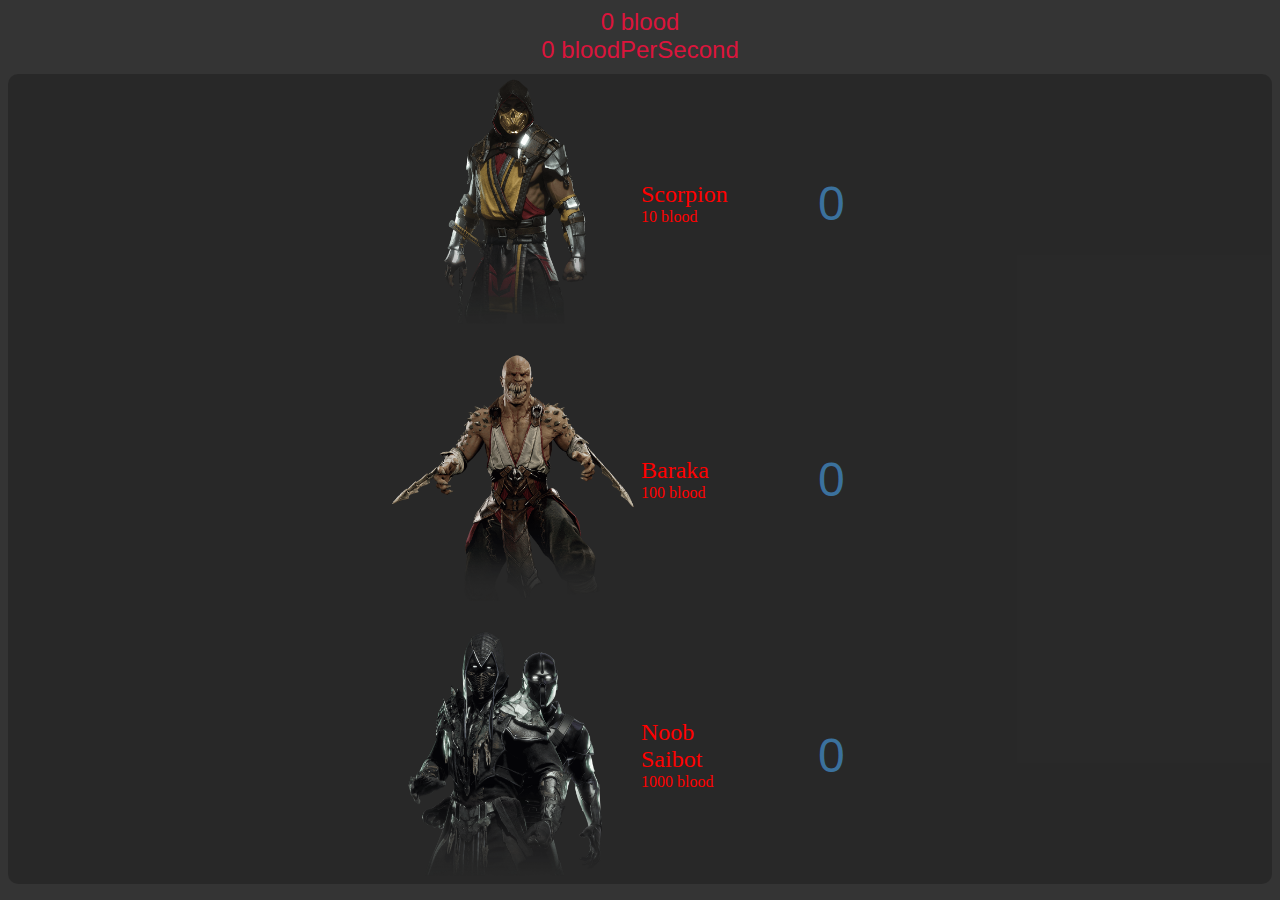
==== index.html @ cc0b4adc "Add files via upload" ====
<!DOCTYPE html>
<html lang="en">
<head>
    <meta charset="UTF-8">
    <meta http-equiv="X-UA-Compatible" content="IE=edge">
    <meta name="viewport" content="width=device-width, initial-scale=1.0">
    <title>Mortal Kombat Idle</title>
    <link rel="stylesheet" href="styles.css" type="text/css">
</head>
<body>
    <center>
        <div class="points">
            <span id="blood">0</span> blood<br>
            <span id="bloodPerSecond">0</span> bloodPerSecond
        </div>
        <div class="table">
            <table class="valikko unselectable" onclick="buyScorpion()">
                <tr>
                    <td id="image"><img src="images/scorpion.png"></td>
                    <td id="nameAndCost">
                        <p>Scorpion</p>
                        <p><span id="scorpionCost">10</span> blood</p>
                    </td>
                    <td id="amount"><span id="scorpion">0</span></td>
                </tr>
            </table>
            <br>
            <table class="valikko unselectable" onclick="buyBaraka()">
                <tr>
                    <td id="image"><img src="images/baraka.png"></td>
                    <td id="nameAndCost">
                        <p>Baraka</p>
                        <p><span id="barakaCost">100</span> blood</p>
                    </td>
                    <td id="amount"><span id="baraka">0</span></td>
                </tr>
            </table>
            <br>
            <table class="valikko unselectable" onclick="buyNoobSaibot()">
                <tr>
                    <td id="image"><img src="images/noobsaibot.png"></td>
                    <td id="nameAndCost">
                        <p>Noob Saibot</p>
                        <p><span id="noobSaibotCost">1000</span> blood</p>
                    </td>
                    <td id="amount"><span id="noobSaibot">0</span></td>
                </tr>
            </table>
        </div>
    </center>
    <script src="main.js"></script>
</body>
</html>
---- styles.css ----
body {
    background-color: rgba(0, 0, 0, 0.798);
}

.table {
    background-color: #00000038;
    transition: all .2s ease-in-out;
    border-radius: 10px;
    width: auto;
    margin: 10px 0px 10px 0px;
}

.table:hover {
    background-color: gray;
    transition: all .2s ease-in-out;
}

.table #image {
    width: 50%;
}

.table img {
    height: 248px;
    width: 248px;
}

.table #nameAndCost p {
    color: red;
    margin: 0px;
    width: 60%;
}

.table #nameAndCost p:first-of-type {
    font-size: 24px;
}

.table #amount  {
    font-size: 48px;
    color: #3b719d;
    font-family: 'Franklin Gothic Medium', 'Arial Narrow', Arial, sans-serif;
    width: 15%;
}

.points {
    color: crimson;
    font-size: x-large;
    font-family: sans-serif;
}

.unselectable {
    user-select: none;
}
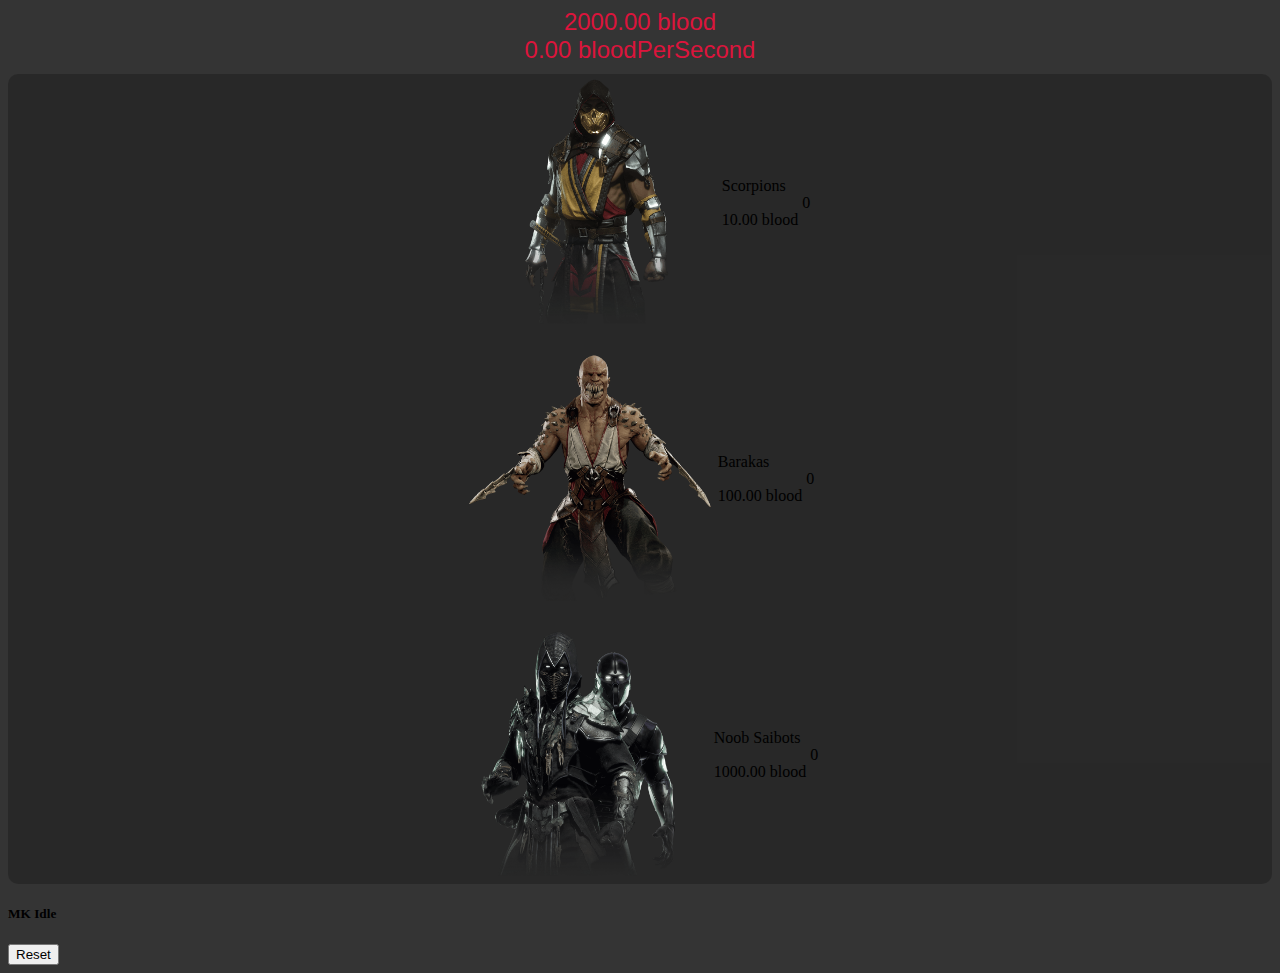
==== commit 7be76446: "Add files via upload" ====
--- a/index.html
+++ b/index.html
@@ -10,44 +10,48 @@
 <body>
     <center>
         <div class="points">
-            <span id="blood">0</span> blood<br>
-            <span id="bloodPerSecond">0</span> bloodPerSecond
+            <span id="blood">2000.00</span> blood<br>
+            <span id="bloodThisSecond">0.00</span> bloodPerSecond
         </div>
         <div class="table">
-            <table class="valikko unselectable" onclick="buyScorpion()">
+            <table class="valikko unselectable" onclick="buyScorpions()">
                 <tr>
-                    <td id="image"><img src="images/scorpion.png"></td>
-                    <td id="nameAndCost">
-                        <p>Scorpion</p>
-                        <p><span id="scorpionCost">10</span> blood</p>
+                    <td class="image"><img src="images/scorpion.png"></td>
+                    <td class="nameAndCost">
+                        <p>Scorpions</p>
+                        <p><span id="scorpionsCost">10.00</span> blood</p>
                     </td>
-                    <td id="amount"><span id="scorpion">0</span></td>
+                    <td class="amount"><span id="scorpions">0</span></td>
                 </tr>
             </table>
             <br>
-            <table class="valikko unselectable" onclick="buyBaraka()">
+            <table class="valikko unselectable" onclick="buyBarakas()">
                 <tr>
-                    <td id="image"><img src="images/baraka.png"></td>
-                    <td id="nameAndCost">
-                        <p>Baraka</p>
-                        <p><span id="barakaCost">100</span> blood</p>
+                    <td class="image"><img src="images/baraka.png"></td>
+                    <td class="nameAndCost">
+                        <p>Barakas</p>
+                        <p><span id="barakaCost">100.00</span> blood</p>
                     </td>
-                    <td id="amount"><span id="baraka">0</span></td>
+                    <td class="amount"><span id="barakas">0</span></td>
                 </tr>
             </table>
             <br>
-            <table class="valikko unselectable" onclick="buyNoobSaibot()">
+            <table class="valikko unselectable" onclick="buyNoobSaibots()">
                 <tr>
-                    <td id="image"><img src="images/noobsaibot.png"></td>
-                    <td id="nameAndCost">
-                        <p>Noob Saibot</p>
-                        <p><span id="noobSaibotCost">1000</span> blood</p>
+                    <td class="image"><img src="images/noobsaibot.png"></td>
+                    <td class="nameAndCost">
+                        <p>Noob Saibots</p>
+                        <p><span id="noobSaibotCost">1000.00</span> blood</p>
                     </td>
-                    <td id="amount"><span id="noobSaibot">0</span></td>
+                    <td class="amount"><span id="noobSaibots">0</span></td>
                 </tr>
             </table>
         </div>
     </center>
     <script src="main.js"></script>
+    <div class="sectionFooter">
+        <h5>MK Idle</h5>
+        <button onclick="resetGame();">Reset</button>
+    </div>
 </body>
-</html>+</html>
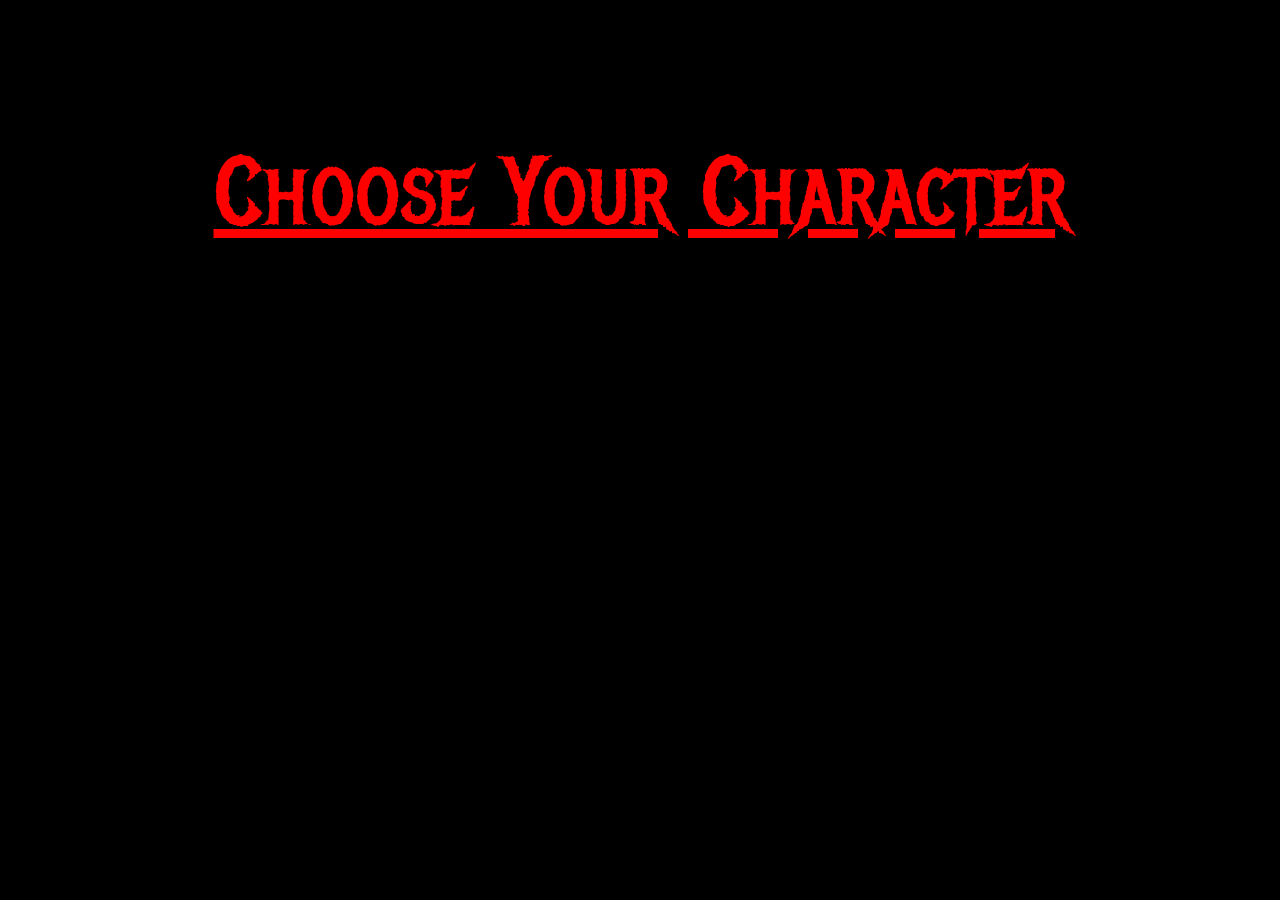
==== commit 4281cff9: "Add files via upload" ====
--- a/index.html
+++ b/index.html
@@ -5,53 +5,14 @@
     <meta http-equiv="X-UA-Compatible" content="IE=edge">
     <meta name="viewport" content="width=device-width, initial-scale=1.0">
     <title>Mortal Kombat Idle</title>
-    <link rel="stylesheet" href="styles.css" type="text/css">
+    <link rel="preconnect" href="https://fonts.googleapis.com">
+    <link rel="preconnect" href="https://fonts.gstatic.com" crossorigin>
+    <link href="https://fonts.googleapis.com/css2?family=Metal+Mania&display=swap" rel="stylesheet">
+    <link rel="stylesheet" href="indexstyles.css" type="text/css">
 </head>
 <body>
-    <center>
-        <div class="points">
-            <span id="blood">2000.00</span> blood<br>
-            <span id="bloodThisSecond">0.00</span> bloodPerSecond
-        </div>
-        <div class="table">
-            <table class="valikko unselectable" onclick="buyScorpions()">
-                <tr>
-                    <td class="image"><img src="images/scorpion.png"></td>
-                    <td class="nameAndCost">
-                        <p>Scorpions</p>
-                        <p><span id="scorpionsCost">10.00</span> blood</p>
-                    </td>
-                    <td class="amount"><span id="scorpions">0</span></td>
-                </tr>
-            </table>
-            <br>
-            <table class="valikko unselectable" onclick="buyBarakas()">
-                <tr>
-                    <td class="image"><img src="images/baraka.png"></td>
-                    <td class="nameAndCost">
-                        <p>Barakas</p>
-                        <p><span id="barakaCost">100.00</span> blood</p>
-                    </td>
-                    <td class="amount"><span id="barakas">0</span></td>
-                </tr>
-            </table>
-            <br>
-            <table class="valikko unselectable" onclick="buyNoobSaibots()">
-                <tr>
-                    <td class="image"><img src="images/noobsaibot.png"></td>
-                    <td class="nameAndCost">
-                        <p>Noob Saibots</p>
-                        <p><span id="noobSaibotCost">1000.00</span> blood</p>
-                    </td>
-                    <td class="amount"><span id="noobSaibots">0</span></td>
-                </tr>
-            </table>
-        </div>
-    </center>
-    <script src="main.js"></script>
-    <div class="sectionFooter">
-        <h5>MK Idle</h5>
-        <button onclick="resetGame();">Reset</button>
+    <div class="text">
+        <a href="selectfirstcharacter/firstcharactermenu.html" id="chooseyourcharacter">Choose Your Character</a>
     </div>
 </body>
-</html>
+</html>--- a/indexstyles.css
+++ b/indexstyles.css
@@ -0,0 +1,16 @@
+body {
+    background-color: black;
+}
+
+.text {
+    text-align: center;
+    padding-top: 10%;
+}
+
+#chooseyourcharacter {
+    text-align: center;
+    font-family: 'Metal Mania', cursive;
+    color: red;
+    font-size: 600%;
+}
+
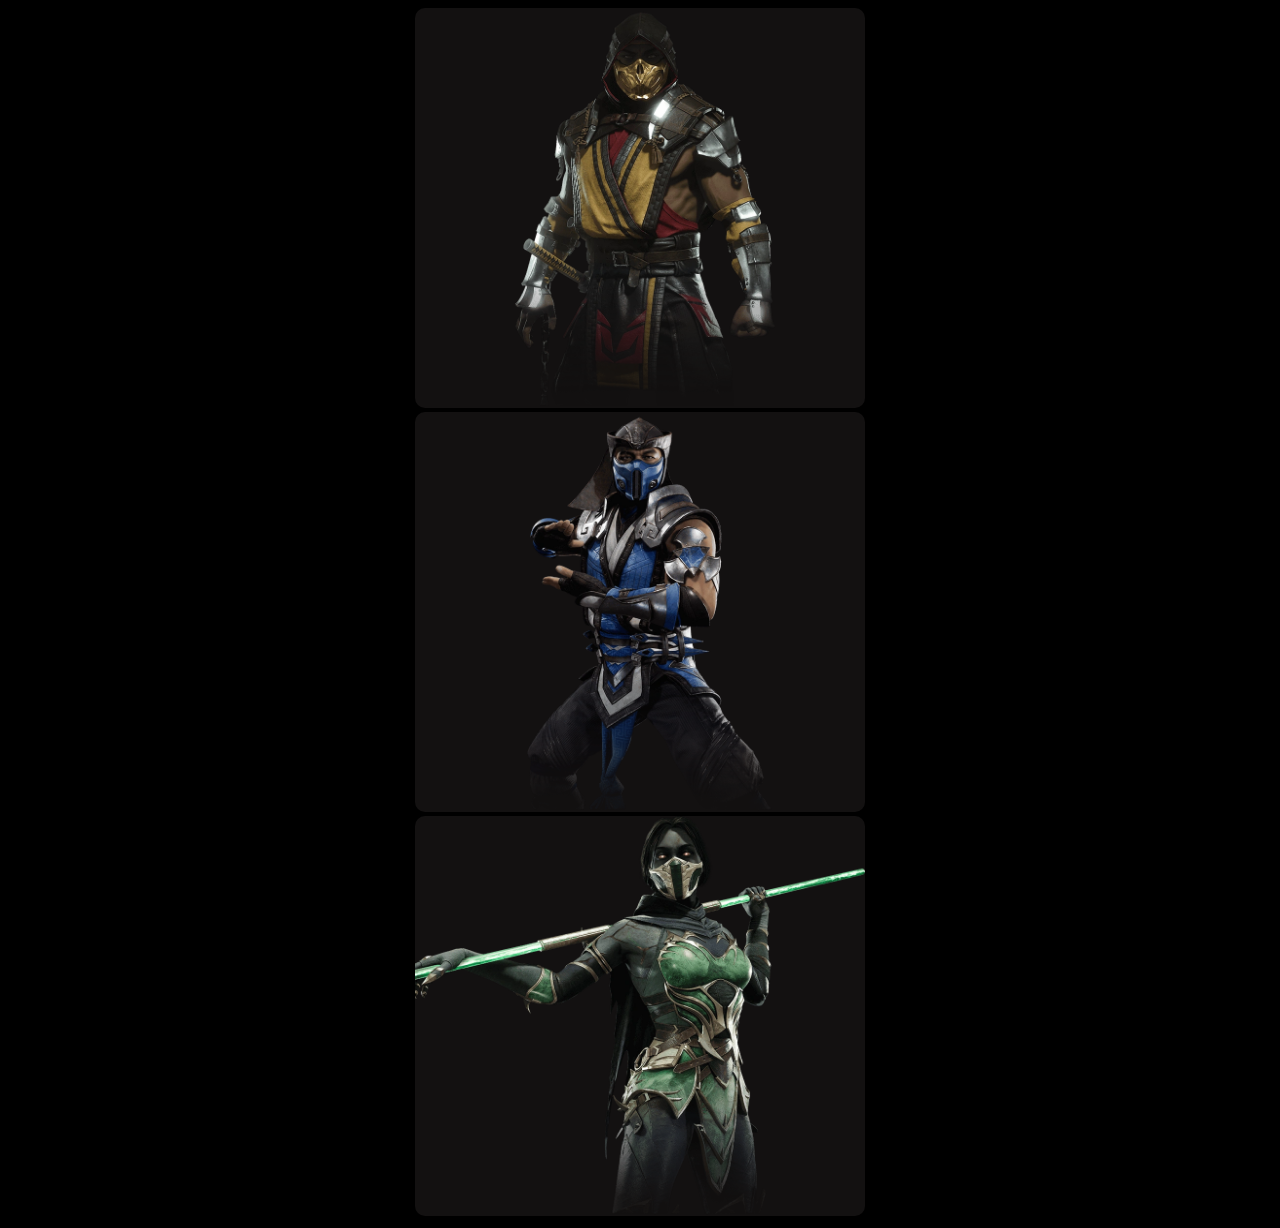
==== commit 02ad3d2e: "Add files via upload" ====
--- a/index.html
+++ b/index.html
@@ -4,15 +4,21 @@
     <meta charset="UTF-8">
     <meta http-equiv="X-UA-Compatible" content="IE=edge">
     <meta name="viewport" content="width=device-width, initial-scale=1.0">
-    <title>Mortal Kombat Idle</title>
     <link rel="preconnect" href="https://fonts.googleapis.com">
     <link rel="preconnect" href="https://fonts.gstatic.com" crossorigin>
     <link href="https://fonts.googleapis.com/css2?family=Metal+Mania&display=swap" rel="stylesheet">
-    <link rel="stylesheet" href="indexstyles.css" type="text/css">
+    <link rel="stylesheet" href="styles.css">
+    <title>MK Idle</title>
 </head>
 <body>
-    <div class="text">
-        <a href="selectfirstcharacter/firstcharactermenu.html" id="chooseyourcharacter">Choose Your Character</a>
-    </div>
+    <table>
+            <tr>
+                <center>
+                    <img class="character" id="scorpion" src="images/scorpion.png" alt=""><br>
+                    <img class="character" id="subzero"src="images/subzero.png" alt=""><br>
+                    <img class="character" id="jade"src="images/jade.png" alt="">
+                </center>
+            </tr>
+    </table> 
 </body>
 </html>--- a/styles.css
+++ b/styles.css
@@ -0,0 +1,10 @@
+body {
+    background-color: black;
+}
+
+.character {
+    background-color: rgba(24, 21, 21, 0.806);
+    border-radius: 10px;
+    width: 450px;
+    height: 400px;
+}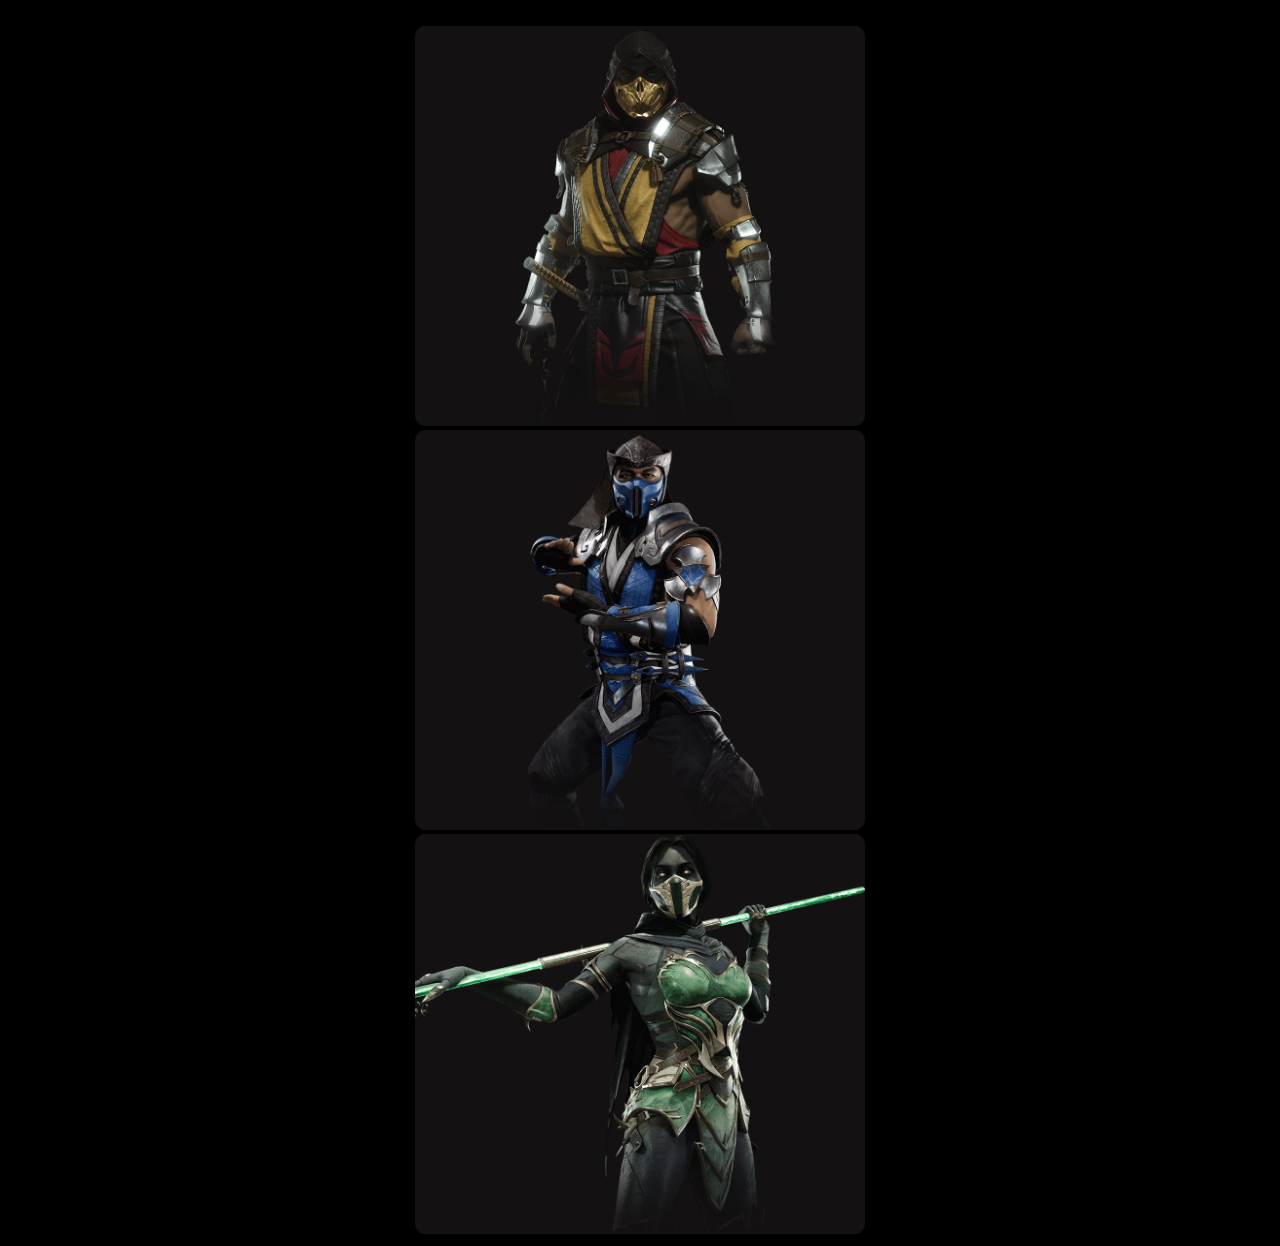
==== commit 52dd331c: "Add files via upload" ====
--- a/index.html
+++ b/index.html
@@ -11,12 +11,16 @@
     <title>MK Idle</title>
 </head>
 <body>
+    <header>
+        <span id="blood">0</span>blood
+        <span id="bloodPerSecond">0</span>blood/s
+    </header>
     <table>
             <tr>
                 <center>
-                    <img class="character" id="scorpion" src="images/scorpion.png" alt=""><br>
-                    <img class="character" id="subzero"src="images/subzero.png" alt=""><br>
-                    <img class="character" id="jade"src="images/jade.png" alt="">
+                    <img class="character" id="scorpion" src="images/scorpion.png" onclick="buyScorpion()" alt=""><br>
+                    <img class="character" id="subzero"src="images/subzero.png" onclick="buySubzero()" alt=""><br>
+                    <img class="character" id="jade"src="images/jade.png" onclick="buyJade()" alt="">
                 </center>
             </tr>
     </table> 
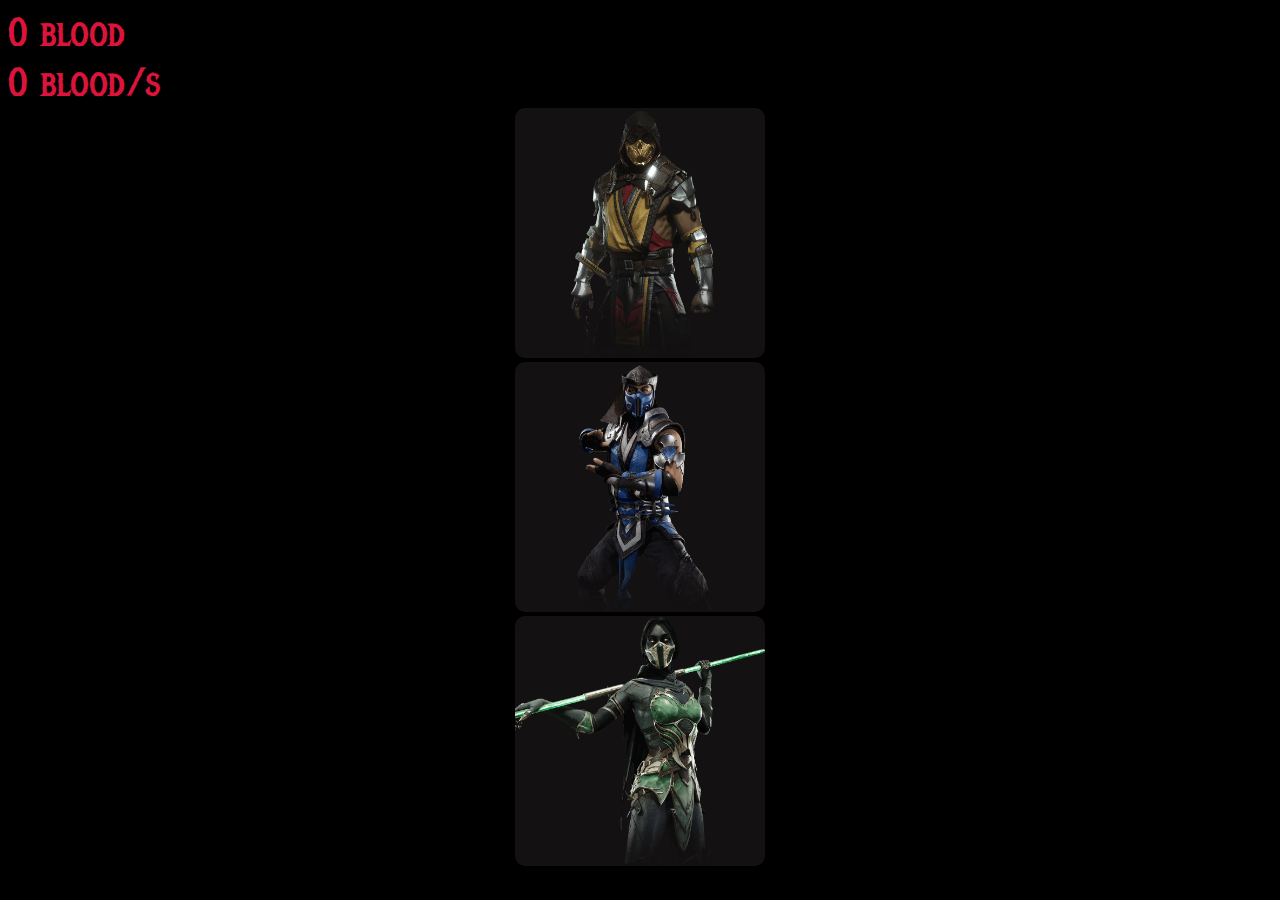
==== commit 7927a366: "Add files via upload" ====
--- a/index.html
+++ b/index.html
@@ -12,8 +12,10 @@
 </head>
 <body>
     <header>
-        <span id="blood">0</span>blood
-        <span id="bloodPerSecond">0</span>blood/s
+        <div class="stats">
+            <span id="blood">0</span> blood<br>
+            <span id="bloodPerSecond">0</span> blood/s
+        </div>
     </header>
     <table>
             <tr>
@@ -23,6 +25,7 @@
                     <img class="character" id="jade"src="images/jade.png" onclick="buyJade()" alt="">
                 </center>
             </tr>
-    </table> 
+    </table>
+<script src="main.js"></script> 
 </body>
 </html>--- a/styles.css
+++ b/styles.css
@@ -5,6 +5,13 @@
 .character {
     background-color: rgba(24, 21, 21, 0.806);
     border-radius: 10px;
-    width: 450px;
-    height: 400px;
-}+    width: 250px;
+    height: 250px;
+}
+
+.stats {
+    font-family: 'Metal Mania', cursive;
+    font-size: 40px;
+    color: crimson;
+}
+
